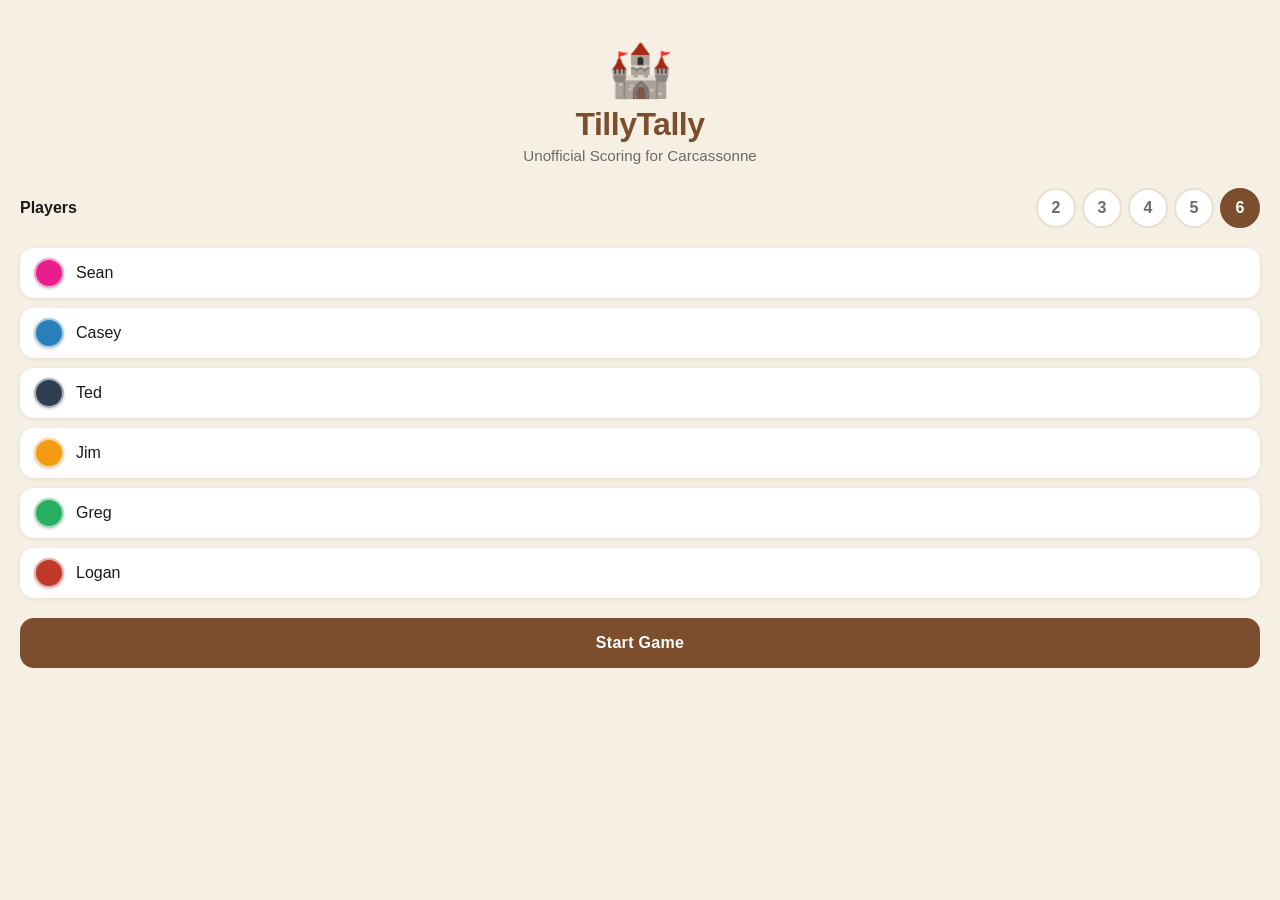
==== index.html @ eaa96bf3 "Disable zoom on mobile via viewport meta tag Co-Authored-By: Claude Sonnet 4.6 <noreply@anthropic.co" ====
<!DOCTYPE html>
<html lang="en">
<head>
  <meta charset="UTF-8">
  <meta name="viewport" content="width=device-width, initial-scale=1, maximum-scale=1, user-scalable=no, viewport-fit=cover">
  <title>TillyTally</title>

  <!-- PWA / iOS -->
  <meta name="apple-mobile-web-app-capable" content="yes">
  <meta name="apple-mobile-web-app-status-bar-style" content="black-translucent">
  <meta name="apple-mobile-web-app-title" content="TillyTally">
  <meta name="theme-color" content="#7d4e2d">
  <link rel="apple-touch-icon" href="icon.svg">
  <link rel="icon" type="image/svg+xml" href="icon.svg">
  <link rel="manifest" href="manifest.json">

  <link rel="stylesheet" href="style.css">
</head>
<body>
  <div id="app"></div>
  <div id="sheet-backdrop" class="sheet-backdrop hidden"></div>
  <div id="sheet"></div>
  <div id="toast"></div>
  <script src="app.js"></script>
</body>
</html>
---- style.css ----
:root {
  --bg: #f5efe4;
  --surface: #ffffff;
  --primary: #7d4e2d;
  --primary-light: #a0623d;
  --text: #1a1a1a;
  --text-muted: #6b6b6b;
  --border: #e8dfd4;
  --shadow: rgba(0, 0, 0, 0.08);
  --radius: 14px;
  --fab: 60px;
}

*, *::before, *::after { box-sizing: border-box; margin: 0; padding: 0; }

html, body {
  height: 100%;
  background: var(--bg);
  font-family: -apple-system, BlinkMacSystemFont, 'Segoe UI', sans-serif;
  color: var(--text);
  overflow: hidden;
  -webkit-tap-highlight-color: transparent;
  font-size: 16px;
}

button { cursor: pointer; font-family: inherit; font-size: inherit; }
input  { font-family: inherit; font-size: inherit; }

/* ── Screens ─────────────────────────────────────────────── */
.screen {
  position: fixed;
  inset: 0;
  display: flex;
  flex-direction: column;
  background: var(--bg);
  overflow: hidden;
}

/* ── Setup screen ─────────────────────────────────────────── */
.setup-screen {
  overflow-y: auto;
  -webkit-overflow-scrolling: touch;
  padding-bottom: calc(24px + env(safe-area-inset-bottom));
}

.setup-hero {
  text-align: center;
  padding: 44px 24px 24px;
  padding-top: calc(44px + env(safe-area-inset-top));
}

.app-icon-large { font-size: 52px; line-height: 1; margin-bottom: 10px; }
.app-title      { font-size: 2rem; font-weight: 700; color: var(--primary); letter-spacing: -0.5px; }
.app-subtitle   { font-size: 0.95rem; color: var(--text-muted); margin-top: 4px; }

.setup-form {
  padding: 0 20px;
  display: flex;
  flex-direction: column;
  gap: 20px;
}

.field-row {
  display: flex;
  align-items: center;
  justify-content: space-between;
}

.field-label { font-weight: 600; font-size: 1rem; }

.count-buttons { display: flex; gap: 6px; }

.count-btn {
  width: 40px;
  height: 40px;
  border-radius: 50%;
  border: 2px solid var(--border);
  background: var(--surface);
  font-weight: 600;
  color: var(--text-muted);
  transition: all 0.15s;
}
.count-btn.active {
  background: var(--primary);
  border-color: var(--primary);
  color: white;
}

.player-list { display: flex; flex-direction: column; gap: 10px; }

.setup-player-row {
  display: flex;
  align-items: center;
  gap: 12px;
  background: var(--surface);
  border-radius: var(--radius);
  padding: 10px 14px;
  box-shadow: 0 1px 4px var(--shadow);
}

.color-dot {
  width: 30px;
  height: 30px;
  border-radius: 50%;
  flex-shrink: 0;
  box-shadow: 0 1px 3px rgba(0,0,0,0.2);
  border: 2px solid rgba(255,255,255,0.6);
  position: relative;
}

.player-name-input {
  flex: 1;
  border: none;
  outline: none;
  background: transparent;
  font-size: 1rem;
  font-weight: 500;
  color: var(--text);
  min-width: 0;
}

.color-picker-popup {
  position: fixed;
  display: flex;
  gap: 8px;
  background: var(--surface);
  border-radius: 12px;
  padding: 10px;
  box-shadow: 0 4px 20px rgba(0,0,0,0.18);
  z-index: 200;
}

.color-option {
  width: 34px;
  height: 34px;
  border-radius: 50%;
  border: 3px solid transparent;
  transition: border-color 0.15s, transform 0.15s;
}
.color-option.selected {
  border-color: white;
  box-shadow: 0 0 0 2px var(--primary);
  transform: scale(1.1);
}

.btn-primary {
  width: 100%;
  padding: 16px;
  background: var(--primary);
  color: white;
  border: none;
  border-radius: var(--radius);
  font-size: 1rem;
  font-weight: 600;
  letter-spacing: 0.3px;
  transition: background 0.15s;
  -webkit-appearance: none;
}
.btn-primary:active { background: var(--primary-light); }
.btn-primary:disabled { opacity: 0.4; }

/* ── Scoreboard screen ────────────────────────────────────── */
.score-header {
  background: var(--surface);
  padding: calc(14px + env(safe-area-inset-top)) 16px 12px;
  box-shadow: 0 1px 0 var(--border);
  display: flex;
  flex-direction: column;
  gap: 10px;
  flex-shrink: 0;
}

.score-chips { display: flex; gap: 8px; flex-wrap: wrap; }

.score-chip {
  display: flex;
  align-items: center;
  gap: 6px;
  background: var(--bg);
  border-radius: 20px;
  padding: 6px 12px 6px 8px;
  border: 1.5px solid var(--border);
}

.chip-dot {
  width: 10px;
  height: 10px;
  border-radius: 50%;
  background: var(--player-color);
  flex-shrink: 0;
}
.chip-name  { font-size: 0.85rem; font-weight: 600; color: var(--text-muted); }
.chip-score { font-size: 1rem; font-weight: 700; }

.header-actions {
  display: flex;
  align-items: center;
  justify-content: space-between;
}

.btn-icon {
  width: 40px;
  height: 40px;
  border-radius: 50%;
  border: 1.5px solid var(--border);
  background: var(--bg);
  font-size: 18px;
  display: flex;
  align-items: center;
  justify-content: center;
}
.btn-icon:disabled { opacity: 0.35; }

.btn-text {
  background: none;
  border: none;
  color: var(--primary);
  font-weight: 600;
  font-size: 0.95rem;
  padding: 8px 0;
}

.event-log {
  flex: 1;
  overflow-y: auto;
  -webkit-overflow-scrolling: touch;
  padding: 12px 16px;
  padding-bottom: calc(var(--fab) + 36px + env(safe-area-inset-bottom));
}

.empty-log {
  text-align: center;
  padding: 48px 24px;
  color: var(--text-muted);
  line-height: 1.7;
}

.event-item {
  display: flex;
  align-items: baseline;
  gap: 8px;
  padding: 10px 14px;
  background: var(--surface);
  border-radius: 10px;
  margin-bottom: 8px;
  box-shadow: 0 1px 3px var(--shadow);
}
.event-who   { font-weight: 600; font-size: 0.9rem; flex-shrink: 0; }
.event-desc  { flex: 1; font-size: 0.85rem; color: var(--text-muted); min-width: 0; white-space: nowrap; overflow: hidden; text-overflow: ellipsis; }
.event-pts   { font-weight: 700; font-size: 0.95rem; color: var(--primary); flex-shrink: 0; }

.fab {
  position: fixed;
  bottom: calc(24px + env(safe-area-inset-bottom));
  right: 24px;
  width: var(--fab);
  height: var(--fab);
  border-radius: 50%;
  background: var(--primary);
  color: white;
  font-size: 28px;
  border: none;
  box-shadow: 0 4px 14px rgba(125, 78, 45, 0.45);
  display: flex;
  align-items: center;
  justify-content: center;
  line-height: 1;
  transition: transform 0.15s;
}
.fab:active { transform: scale(0.93); }

/* ── Ended screen ─────────────────────────────────────────── */
.ended-screen {
  overflow-y: auto;
  -webkit-overflow-scrolling: touch;
  padding-bottom: calc(24px + env(safe-area-inset-bottom));
}

.ended-header {
  text-align: center;
  padding: calc(40px + env(safe-area-inset-top)) 24px 20px;
  background: var(--primary);
  color: white;
}
.ended-header h1  { font-size: 1.8rem; font-weight: 700; }
.winner-text      { font-size: 1.1rem; margin-top: 6px; opacity: 0.9; }

.rankings { padding: 16px 16px 0; display: flex; flex-direction: column; gap: 10px; }

.ranking-card {
  background: var(--surface);
  border-radius: var(--radius);
  overflow: hidden;
  box-shadow: 0 1px 4px var(--shadow);
  border-left: 4px solid var(--player-color);
}
.ranking-card.winner { box-shadow: 0 2px 12px rgba(125,78,45,0.18); }

.ranking-header {
  display: flex;
  align-items: center;
  gap: 10px;
  padding: 14px 16px;
}
.ranking-medal { font-size: 1.2rem; }
.ranking-dot   { width: 12px; height: 12px; border-radius: 50%; background: var(--player-color); flex-shrink: 0; }
.ranking-name  { flex: 1; font-weight: 600; font-size: 1rem; }
.ranking-total { font-weight: 700; font-size: 1.1rem; }

.breakdown summary {
  padding: 8px 16px;
  font-size: 0.85rem;
  color: var(--text-muted);
  cursor: pointer;
  border-top: 1px solid var(--border);
}
.breakdown-item {
  display: flex;
  justify-content: space-between;
  padding: 7px 16px;
  font-size: 0.85rem;
  border-top: 1px solid var(--border);
  color: var(--text-muted);
}
.breakdown-item span:last-child { font-weight: 600; color: var(--primary); }

.ended-footer { padding: 20px 16px 0; }

/* ── Sheet ────────────────────────────────────────────────── */
.sheet-backdrop {
  position: fixed;
  inset: 0;
  background: rgba(0, 0, 0, 0.45);
  z-index: 100;
  -webkit-backdrop-filter: blur(2px);
  backdrop-filter: blur(2px);
}

#sheet {
  position: fixed;
  bottom: 0;
  left: 0;
  right: 0;
  background: var(--surface);
  border-radius: 24px 24px 0 0;
  padding: 0 20px calc(24px + env(safe-area-inset-bottom));
  z-index: 101;
  max-height: 90dvh;
  overflow-y: auto;
  -webkit-overflow-scrolling: touch;
  transform: translateY(100%);
  transition: transform 0.32s cubic-bezier(0.32, 0.72, 0, 1);
  will-change: transform;
}
#sheet.open { transform: translateY(0); }

.sheet-handle {
  width: 36px;
  height: 4px;
  background: var(--border);
  border-radius: 2px;
  margin: 12px auto 8px;
}

.sheet-header {
  display: flex;
  align-items: center;
  padding: 8px 0 16px;
  gap: 10px;
}
.sheet-title { flex: 1; font-size: 1.1rem; font-weight: 700; }

.btn-back {
  width: 36px;
  height: 36px;
  border-radius: 50%;
  border: 1.5px solid var(--border);
  background: var(--bg);
  font-size: 16px;
  display: flex;
  align-items: center;
  justify-content: center;
  flex-shrink: 0;
}
.btn-sheet-close {
  width: 32px;
  height: 32px;
  border-radius: 50%;
  border: none;
  background: var(--border);
  font-size: 14px;
  color: var(--text-muted);
  display: flex;
  align-items: center;
  justify-content: center;
  flex-shrink: 0;
}

/* Step 1 — player select */
.player-select-grid {
  display: grid;
  grid-template-columns: 1fr 1fr;
  gap: 10px;
  margin-bottom: 20px;
}

.player-select-btn {
  display: flex;
  align-items: center;
  gap: 10px;
  padding: 14px;
  border-radius: var(--radius);
  border: 2px solid var(--border);
  background: var(--bg);
  font-weight: 600;
  font-size: 0.95rem;
  transition: border-color 0.15s, background 0.15s;
  position: relative;
}
.psel-dot {
  width: 14px;
  height: 14px;
  border-radius: 50%;
  background: var(--player-color);
  flex-shrink: 0;
}

.btn-sheet-next {
  margin-bottom: 4px;
}

/* Step 2 — type grid */
.type-grid {
  display: grid;
  grid-template-columns: repeat(3, 1fr);
  gap: 10px;
  margin-bottom: 24px;
}

.type-btn {
  display: flex;
  flex-direction: column;
  align-items: center;
  gap: 6px;
  padding: 16px 8px;
  border-radius: var(--radius);
  border: 2px solid var(--border);
  background: var(--bg);
  font-weight: 600;
  font-size: 0.85rem;
  transition: border-color 0.15s, background 0.15s;
}
.type-btn:active { background: var(--surface); border-color: var(--primary); }
.type-icon { font-size: 1.6rem; line-height: 1; }

/* Step 3 — details */
.detail-fields { display: flex; flex-direction: column; gap: 2px; margin-bottom: 4px; }

.detail-row {
  display: flex;
  align-items: center;
  justify-content: space-between;
  padding: 12px 0;
  border-bottom: 1px solid var(--border);
}
.detail-row:last-child { border-bottom: none; }
.detail-row label { font-weight: 500; }

.toggle-row {
  display: flex;
  gap: 12px;
  justify-content: flex-start;
  border-bottom: 1px solid var(--border);
  padding: 10px 0;
}

.toggle-btn {
  display: flex;
  align-items: center;
  gap: 8px;
  background: none;
  border: none;
  padding: 6px 4px;
  font-size: 0.9rem;
  color: var(--text-muted);
  font-weight: 500;
}
.toggle-btn.on { color: var(--text); }

.toggle-track {
  width: 44px;
  height: 26px;
  background: var(--border);
  border-radius: 13px;
  position: relative;
  transition: background 0.2s;
  flex-shrink: 0;
}
.toggle-btn.on .toggle-track { background: var(--primary); }

.toggle-thumb {
  position: absolute;
  width: 20px;
  height: 20px;
  background: white;
  border-radius: 50%;
  top: 3px;
  left: 3px;
  transition: transform 0.2s;
  box-shadow: 0 1px 3px rgba(0,0,0,0.2);
}
.toggle-btn.on .toggle-thumb { transform: translateX(18px); }

.stepper {
  display: flex;
  align-items: center;
  gap: 2px;
}
.stepper-btn {
  width: 44px;
  height: 44px;
  border-radius: 22px;
  border: 1.5px solid var(--border);
  background: var(--bg);
  font-size: 22px;
  color: var(--text);
  display: flex;
  align-items: center;
  justify-content: center;
  flex-shrink: 0;
  line-height: 1;
}
.stepper-btn:disabled { opacity: 0.28; }
.stepper-val {
  min-width: 40px;
  text-align: center;
  font-size: 1.15rem;
  font-weight: 700;
}

.score-preview-bar {
  display: flex;
  justify-content: space-between;
  align-items: center;
  padding: 14px 0;
  border-top: 1px solid var(--border);
  margin: 10px 0 14px;
  font-size: 1rem;
  color: var(--text-muted);
}
.score-preview-bar strong {
  font-size: 1.6rem;
  font-weight: 700;
  color: var(--primary);
}

.score-warning {
  background: #fff3cd;
  color: #856404;
  border-radius: 8px;
  padding: 10px 14px;
  font-size: 0.9rem;
  font-weight: 500;
  margin-top: 8px;
}

.btn-add-score { margin-top: 0; }

/* ── Toast ────────────────────────────────────────────────── */
#toast {
  position: fixed;
  bottom: calc(100px + env(safe-area-inset-bottom));
  left: 50%;
  transform: translateX(-50%) translateY(20px);
  background: rgba(30, 30, 30, 0.92);
  color: white;
  padding: 10px 20px;
  border-radius: 20px;
  font-size: 0.9rem;
  font-weight: 500;
  white-space: nowrap;
  opacity: 0;
  transition: opacity 0.25s, transform 0.25s;
  z-index: 300;
  pointer-events: none;
}
#toast.visible {
  opacity: 1;
  transform: translateX(-50%) translateY(0);
}

/* ── Utility ──────────────────────────────────────────────── */
.hidden { display: none !important; }
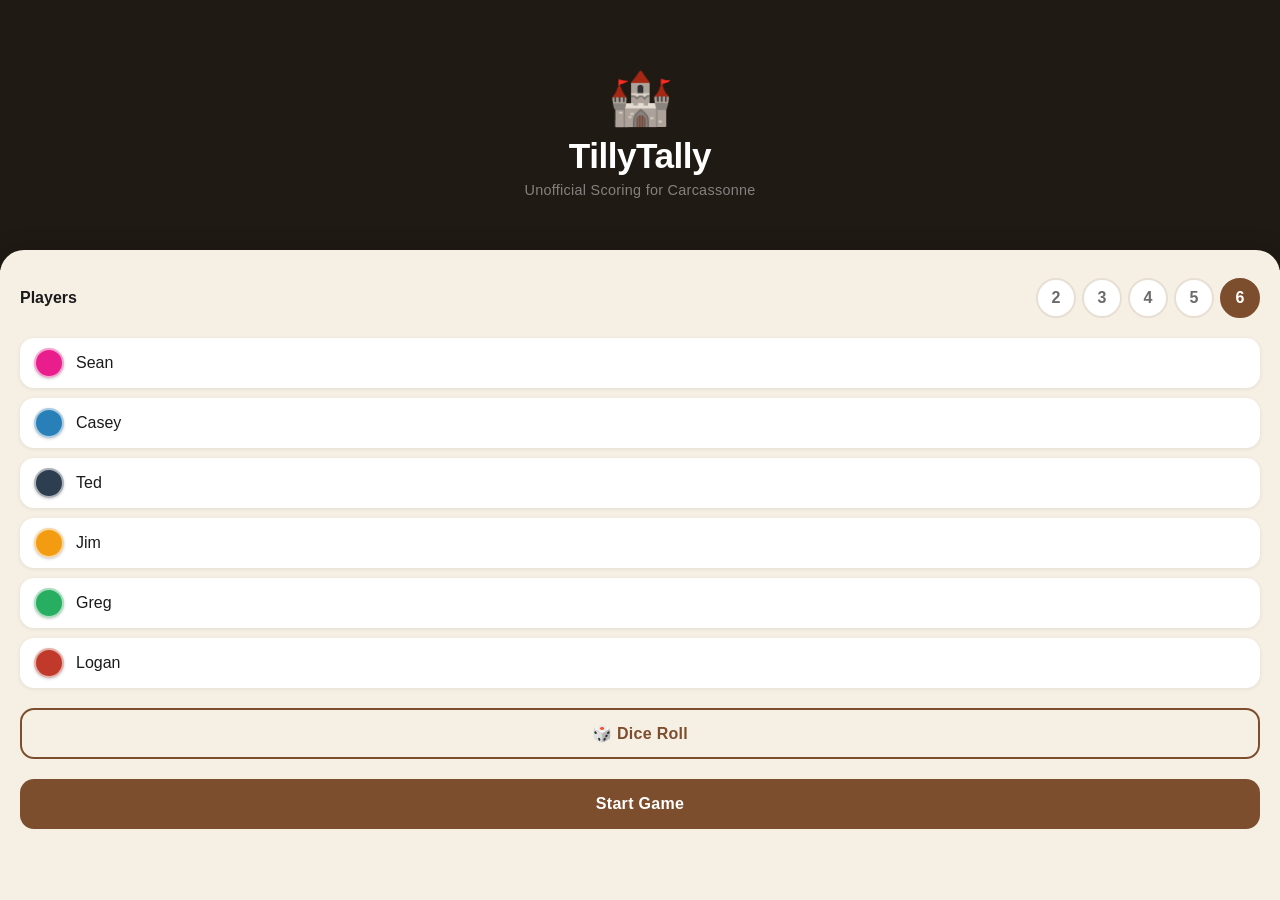
==== commit 3dbf83d0: "Replace flat dice face with real CSS 3D cube, all 6 faces with pips Co-Authored-By: Claude Sonnet 4." ====
--- a/index.html
+++ b/index.html
@@ -21,6 +21,49 @@
   <div id="sheet-backdrop" class="sheet-backdrop hidden"></div>
   <div id="sheet"></div>
   <div id="toast"></div>
+  <div id="dice-overlay" class="dice-overlay hidden">
+    <div class="dice-scene">
+      <p class="dice-label">Roll</p>
+      <div class="dice-cube-wrapper" id="dice-cube-wrapper">
+        <div class="dice-cube" id="dice-cube">
+          <div class="cube-face face-front"><!-- 1 -->
+            <div class="cpip"></div><div class="cpip"></div><div class="cpip"></div>
+            <div class="cpip"></div><div class="cpip show"></div><div class="cpip"></div>
+            <div class="cpip"></div><div class="cpip"></div><div class="cpip"></div>
+          </div>
+          <div class="cube-face face-back"><!-- 6 -->
+            <div class="cpip show"></div><div class="cpip"></div><div class="cpip show"></div>
+            <div class="cpip show"></div><div class="cpip"></div><div class="cpip show"></div>
+            <div class="cpip show"></div><div class="cpip"></div><div class="cpip show"></div>
+          </div>
+          <div class="cube-face face-right"><!-- 2 -->
+            <div class="cpip"></div><div class="cpip"></div><div class="cpip show"></div>
+            <div class="cpip"></div><div class="cpip"></div><div class="cpip"></div>
+            <div class="cpip show"></div><div class="cpip"></div><div class="cpip"></div>
+          </div>
+          <div class="cube-face face-left"><!-- 5 -->
+            <div class="cpip show"></div><div class="cpip"></div><div class="cpip show"></div>
+            <div class="cpip"></div><div class="cpip show"></div><div class="cpip"></div>
+            <div class="cpip show"></div><div class="cpip"></div><div class="cpip show"></div>
+          </div>
+          <div class="cube-face face-top"><!-- 3 -->
+            <div class="cpip"></div><div class="cpip"></div><div class="cpip show"></div>
+            <div class="cpip"></div><div class="cpip show"></div><div class="cpip"></div>
+            <div class="cpip show"></div><div class="cpip"></div><div class="cpip"></div>
+          </div>
+          <div class="cube-face face-bottom"><!-- 4 -->
+            <div class="cpip show"></div><div class="cpip"></div><div class="cpip show"></div>
+            <div class="cpip"></div><div class="cpip"></div><div class="cpip"></div>
+            <div class="cpip show"></div><div class="cpip"></div><div class="cpip show"></div>
+          </div>
+        </div>
+      </div>
+      <div class="dice-actions">
+        <button class="btn-primary dice-roll-again" id="dice-roll-again">Roll Again</button>
+        <button class="btn-dice-done" id="dice-done">Done</button>
+      </div>
+    </div>
+  </div>
   <script src="app.js"></script>
 </body>
 </html>
--- a/style.css
+++ b/style.css
@@ -21,6 +21,7 @@
   overflow: hidden;
   -webkit-tap-highlight-color: transparent;
   font-size: 16px;
+  touch-action: manipulation;
 }
 
 button { cursor: pointer; font-family: inherit; font-size: inherit; }
@@ -38,23 +39,38 @@
 
 /* ── Setup screen ─────────────────────────────────────────── */
 .setup-screen {
+  display: flex;
+  flex-direction: column;
+  overflow: hidden;
+}
+
+.setup-hero {
+  flex: 0 0 30%;
+  display: flex;
+  flex-direction: column;
+  align-items: center;
+  justify-content: center;
+  text-align: center;
+  padding: calc(24px + env(safe-area-inset-top)) 24px 24px;
+  background: rgba(15, 8, 3, 0.92);
+}
+
+.app-icon-large { font-size: 52px; line-height: 1; margin-bottom: 12px; }
+.app-title      { font-size: 2.2rem; font-weight: 800; color: white; letter-spacing: -0.5px; animation: rainbow-glow-text 2s linear infinite; }
+.app-subtitle   { font-size: 0.9rem; color: rgba(255,255,255,0.45); margin-top: 6px; letter-spacing: 0.02em; }
+
+.setup-card {
+  flex: 1;
   overflow-y: auto;
   -webkit-overflow-scrolling: touch;
-  padding-bottom: calc(24px + env(safe-area-inset-bottom));
-}
-
-.setup-hero {
-  text-align: center;
-  padding: 44px 24px 24px;
-  padding-top: calc(44px + env(safe-area-inset-top));
-}
-
-.app-icon-large { font-size: 52px; line-height: 1; margin-bottom: 10px; }
-.app-title      { font-size: 2rem; font-weight: 700; color: var(--primary); letter-spacing: -0.5px; }
-.app-subtitle   { font-size: 0.95rem; color: var(--text-muted); margin-top: 4px; }
+  background: var(--bg);
+  border-radius: 24px 24px 0 0;
+  margin-top: -20px;
+  padding: 28px 20px calc(24px + env(safe-area-inset-bottom));
+  box-shadow: 0 -4px 20px rgba(0,0,0,0.15);
+}
 
 .setup-form {
-  padding: 0 20px;
   display: flex;
   flex-direction: column;
   gap: 20px;
@@ -159,6 +175,22 @@
 .btn-primary:active { background: var(--primary-light); }
 .btn-primary:disabled { opacity: 0.4; }
 
+.btn-dice-roll {
+  width: 100%;
+  padding: 14px;
+  background: none;
+  color: var(--primary);
+  border: 2px solid var(--primary);
+  border-radius: var(--radius);
+  font-size: 1rem;
+  font-weight: 600;
+  font-family: inherit;
+  letter-spacing: 0.3px;
+  cursor: pointer;
+  transition: background 0.15s, color 0.15s;
+}
+.btn-dice-roll:active { background: var(--primary); color: white; }
+
 /* ── Scoreboard screen ────────────────────────────────────── */
 .score-header {
   background: var(--surface);
@@ -167,30 +199,51 @@
   display: flex;
   flex-direction: column;
   gap: 10px;
-  flex-shrink: 0;
-}
-
-.score-chips { display: flex; gap: 8px; flex-wrap: wrap; }
-
-.score-chip {
-  display: flex;
-  align-items: center;
-  gap: 6px;
-  background: var(--bg);
-  border-radius: 20px;
-  padding: 6px 12px 6px 8px;
-  border: 1.5px solid var(--border);
-}
-
-.chip-dot {
-  width: 10px;
-  height: 10px;
-  border-radius: 50%;
-  background: var(--player-color);
-  flex-shrink: 0;
-}
-.chip-name  { font-size: 0.85rem; font-weight: 600; color: var(--text-muted); }
-.chip-score { font-size: 1rem; font-weight: 700; }
+  flex: 0 0 50%;
+  min-height: 0;
+}
+
+.score-grid {
+  display: grid;
+  grid-template-columns: repeat(3, 1fr);
+  gap: 8px;
+  flex: 1;
+  min-height: 0;
+}
+
+.score-card {
+  display: flex;
+  flex-direction: column;
+  align-items: center;
+  justify-content: center;
+  gap: 4px;
+  background: var(--bg);
+  border-radius: 14px;
+  padding: 8px 6px;
+  border: 2.5px solid var(--player-color);
+  cursor: pointer;
+  font-family: inherit;
+  min-width: 0;
+  min-height: 0;
+}
+.score-card:active { background: var(--surface); opacity: 0.8; }
+
+.card-name {
+  font-size: 1rem;
+  font-weight: 600;
+  color: var(--text-muted);
+  white-space: nowrap;
+  overflow: hidden;
+  text-overflow: ellipsis;
+  width: 100%;
+  text-align: center;
+}
+.card-score {
+  font-size: 2.6rem;
+  font-weight: 800;
+  color: var(--player-color);
+  line-height: 1;
+}
 
 .header-actions {
   display: flex;
@@ -210,6 +263,7 @@
   justify-content: center;
 }
 .btn-icon:disabled { opacity: 0.35; }
+.btn-roll { font-size: 22px; }
 
 .btn-text {
   background: none;
@@ -271,19 +325,74 @@
 
 /* ── Ended screen ─────────────────────────────────────────── */
 .ended-screen {
+  display: flex;
+  flex-direction: column;
+  overflow: hidden;
+}
+
+.ended-hero {
+  position: relative;
+  flex: 0 0 44%;
+  background: rgba(15, 8, 3, 0.92);
+  display: flex;
+  align-items: center;
+  justify-content: center;
+  overflow: hidden;
+}
+
+#confetti-canvas {
+  position: absolute;
+  inset: 0;
+  width: 100%;
+  height: 100%;
+  pointer-events: none;
+}
+
+.ended-hero-content {
+  position: relative;
+  text-align: center;
+  padding: calc(16px + env(safe-area-inset-top)) 24px 16px;
+  z-index: 1;
+}
+
+.ended-game-over {
+  font-size: 0.8rem;
+  font-weight: 700;
+  letter-spacing: 0.25em;
+  text-transform: uppercase;
+  color: rgba(255,255,255,0.4);
+  margin-bottom: 8px;
+}
+
+.ended-winner-name {
+  font-size: 2.8rem;
+  font-weight: 900;
+  color: white;
+  line-height: 1.1;
+  animation: rainbow-glow-text 2s linear infinite;
+}
+
+.ended-winner-sub {
+  font-size: 1.2rem;
+  color: rgba(255,255,255,0.75);
+  margin-top: 6px;
+}
+
+@keyframes rainbow-glow-text {
+  0%   { text-shadow: 0 0 20px hsl(0,100%,65%),   0 0 50px hsl(0,100%,50%); }
+  17%  { text-shadow: 0 0 20px hsl(60,100%,65%),  0 0 50px hsl(60,100%,50%); }
+  33%  { text-shadow: 0 0 20px hsl(120,100%,55%), 0 0 50px hsl(120,100%,40%); }
+  50%  { text-shadow: 0 0 20px hsl(200,100%,65%), 0 0 50px hsl(200,100%,50%); }
+  67%  { text-shadow: 0 0 20px hsl(270,100%,75%), 0 0 50px hsl(270,100%,55%); }
+  83%  { text-shadow: 0 0 20px hsl(320,100%,70%), 0 0 50px hsl(320,100%,50%); }
+  100% { text-shadow: 0 0 20px hsl(0,100%,65%),   0 0 50px hsl(0,100%,50%); }
+}
+
+.ended-rankings {
+  flex: 1;
   overflow-y: auto;
   -webkit-overflow-scrolling: touch;
-  padding-bottom: calc(24px + env(safe-area-inset-bottom));
-}
-
-.ended-header {
-  text-align: center;
-  padding: calc(40px + env(safe-area-inset-top)) 24px 20px;
-  background: var(--primary);
-  color: white;
-}
-.ended-header h1  { font-size: 1.8rem; font-weight: 700; }
-.winner-text      { font-size: 1.1rem; margin-top: 6px; opacity: 0.9; }
+}
 
 .rankings { padding: 16px 16px 0; display: flex; flex-direction: column; gap: 10px; }
 
@@ -294,7 +403,7 @@
   box-shadow: 0 1px 4px var(--shadow);
   border-left: 4px solid var(--player-color);
 }
-.ranking-card.winner { box-shadow: 0 2px 12px rgba(125,78,45,0.18); }
+.ranking-card.winner { box-shadow: 0 2px 12px var(--shadow); }
 
 .ranking-header {
   display: flex;
@@ -324,7 +433,7 @@
 }
 .breakdown-item span:last-child { font-weight: 600; color: var(--primary); }
 
-.ended-footer { padding: 20px 16px 0; }
+.ended-footer { padding: 16px 16px calc(24px + env(safe-area-inset-bottom)); }
 
 /* ── Sheet ────────────────────────────────────────────────── */
 .sheet-backdrop {
@@ -343,7 +452,7 @@
   right: 0;
   background: var(--surface);
   border-radius: 24px 24px 0 0;
-  padding: 0 20px calc(24px + env(safe-area-inset-bottom));
+  padding: 0 20px;
   z-index: 101;
   max-height: 90dvh;
   overflow-y: auto;
@@ -353,6 +462,13 @@
   will-change: transform;
 }
 #sheet.open { transform: translateY(0); }
+#sheet.sheet-fullscreen {
+  top: 0;
+  max-height: 100dvh;
+  border-radius: 0;
+  display: flex;
+  flex-direction: column;
+}
 
 .sheet-handle {
   width: 36px;
@@ -451,6 +567,7 @@
   transition: border-color 0.15s, background 0.15s;
 }
 .type-btn:active { background: var(--surface); border-color: var(--primary); }
+.type-btn-last { border-style: dashed; border-color: var(--primary-light); }
 .type-icon { font-size: 1.6rem; line-height: 1; }
 
 /* Step 3 — details */
@@ -532,11 +649,21 @@
 }
 .stepper-btn:disabled { opacity: 0.28; }
 .stepper-val {
-  min-width: 40px;
+  min-width: 48px;
+  width: 48px;
   text-align: center;
   font-size: 1.15rem;
   font-weight: 700;
-}
+  border: 1.5px solid var(--border);
+  border-radius: 8px;
+  background: var(--bg);
+  color: var(--text);
+  padding: 6px 2px;
+  -moz-appearance: textfield;
+}
+.stepper-val::-webkit-inner-spin-button,
+.stepper-val::-webkit-outer-spin-button { -webkit-appearance: none; }
+.stepper-val::placeholder { color: var(--text-muted); }
 
 .score-preview-bar {
   display: flex;
@@ -564,7 +691,128 @@
   margin-top: 8px;
 }
 
-.btn-add-score { margin-top: 0; }
+.btn-add-score {
+  margin-top: 8px;
+  margin-bottom: calc(16px + env(safe-area-inset-bottom));
+}
+
+/* ── Dice overlay ────────────────────────────────────────── */
+.dice-overlay {
+  position: fixed;
+  inset: 0;
+  z-index: 200;
+  background: rgba(15, 8, 3, 0.88);
+  display: flex;
+  align-items: center;
+  justify-content: center;
+  backdrop-filter: blur(10px);
+  -webkit-backdrop-filter: blur(10px);
+  opacity: 1;
+  transition: opacity 0.3s;
+}
+.dice-overlay.hidden { display: none; }
+.dice-overlay.fading { opacity: 0; }
+
+.dice-scene {
+  display: flex;
+  flex-direction: column;
+  align-items: center;
+  gap: 36px;
+  perspective: 700px;
+}
+
+.dice-label {
+  font-size: 0.85rem;
+  font-weight: 700;
+  color: rgba(255,255,255,0.35);
+  letter-spacing: 0.25em;
+  text-transform: uppercase;
+}
+
+/* 3D cube */
+.dice-cube-wrapper {
+  width: 180px;
+  height: 180px;
+  perspective: 520px;
+}
+
+.dice-cube {
+  width: 180px;
+  height: 180px;
+  position: relative;
+  transform-style: preserve-3d;
+  transform: rotateX(0deg) rotateY(0deg);
+  will-change: transform;
+}
+
+.cube-face {
+  position: absolute;
+  width: 180px;
+  height: 180px;
+  border-radius: 22px;
+  display: grid;
+  grid-template-columns: repeat(3, 1fr);
+  padding: 22px;
+  gap: 9px;
+  backface-visibility: hidden;
+  -webkit-backface-visibility: hidden;
+}
+.face-front  { transform: rotateY(0deg)    translateZ(90px); background: #ffffff; box-shadow: 0 0 20px rgba(0,0,0,0.4); }
+.face-back   { transform: rotateY(180deg)  translateZ(90px); background: #e8e8e8; }
+.face-right  { transform: rotateY(90deg)   translateZ(90px); background: #f0f0f0; }
+.face-left   { transform: rotateY(-90deg)  translateZ(90px); background: #f0f0f0; }
+.face-top    { transform: rotateX(90deg)   translateZ(90px); background: #f5f5f5; }
+.face-bottom { transform: rotateX(-90deg)  translateZ(90px); background: #dcdcdc; }
+
+.cpip {
+  border-radius: 50%;
+}
+.cpip.show {
+  background: var(--primary);
+  box-shadow: inset 0 2px 4px rgba(0,0,0,0.3), 0 1px 2px rgba(0,0,0,0.15);
+}
+
+/* screen shake */
+@keyframes shake {
+  0%,100% { transform: translate(0,0) rotate(0deg); }
+  18%     { transform: translate(-7px, 2px) rotate(-1.5deg); }
+  36%     { transform: translate(7px, -2px) rotate(1.5deg); }
+  54%     { transform: translate(-4px, 1px) rotate(-0.8deg); }
+  72%     { transform: translate(4px, -1px) rotate(0.8deg); }
+  88%     { transform: translate(-2px, 0); }
+}
+.dice-scene.shake { animation: shake 0.45s ease-out; }
+
+/* rainbow glow */
+@keyframes rainbow-glow {
+  0%   { box-shadow: 0 16px 48px rgba(0,0,0,0.5), 0 0 60px 10px hsl(0,100%,55%),   0 0 120px 30px hsl(0,100%,45%),   0 0 220px 60px hsl(0,100%,35%); }
+  17%  { box-shadow: 0 16px 48px rgba(0,0,0,0.5), 0 0 60px 10px hsl(60,100%,55%),  0 0 120px 30px hsl(60,100%,45%),  0 0 220px 60px hsl(60,100%,35%); }
+  33%  { box-shadow: 0 16px 48px rgba(0,0,0,0.5), 0 0 60px 10px hsl(120,100%,45%), 0 0 120px 30px hsl(120,100%,35%), 0 0 220px 60px hsl(120,100%,25%); }
+  50%  { box-shadow: 0 16px 48px rgba(0,0,0,0.5), 0 0 60px 10px hsl(200,100%,55%), 0 0 120px 30px hsl(200,100%,45%), 0 0 220px 60px hsl(200,100%,35%); }
+  67%  { box-shadow: 0 16px 48px rgba(0,0,0,0.5), 0 0 60px 10px hsl(270,100%,65%), 0 0 120px 30px hsl(270,100%,50%), 0 0 220px 60px hsl(270,100%,35%); }
+  83%  { box-shadow: 0 16px 48px rgba(0,0,0,0.5), 0 0 60px 10px hsl(320,100%,60%), 0 0 120px 30px hsl(320,100%,45%), 0 0 220px 60px hsl(320,100%,30%); }
+  100% { box-shadow: 0 16px 48px rgba(0,0,0,0.5), 0 0 60px 10px hsl(0,100%,55%),   0 0 120px 30px hsl(0,100%,45%),   0 0 220px 60px hsl(0,100%,35%); }
+}
+.dice-cube-wrapper.glowing { animation: rainbow-glow 2s linear infinite; border-radius: 22px; }
+
+.dice-actions {
+  display: flex;
+  flex-direction: column;
+  align-items: center;
+  gap: 14px;
+  width: 220px;
+}
+.dice-roll-again { font-size: 1.1rem; letter-spacing: 0.03em; }
+.btn-dice-done {
+  background: none;
+  border: none;
+  color: rgba(255,255,255,0.45);
+  font-size: 1rem;
+  font-family: inherit;
+  cursor: pointer;
+  padding: 6px 16px;
+}
+.btn-dice-done:active { color: white; }
 
 /* ── Toast ────────────────────────────────────────────────── */
 #toast {
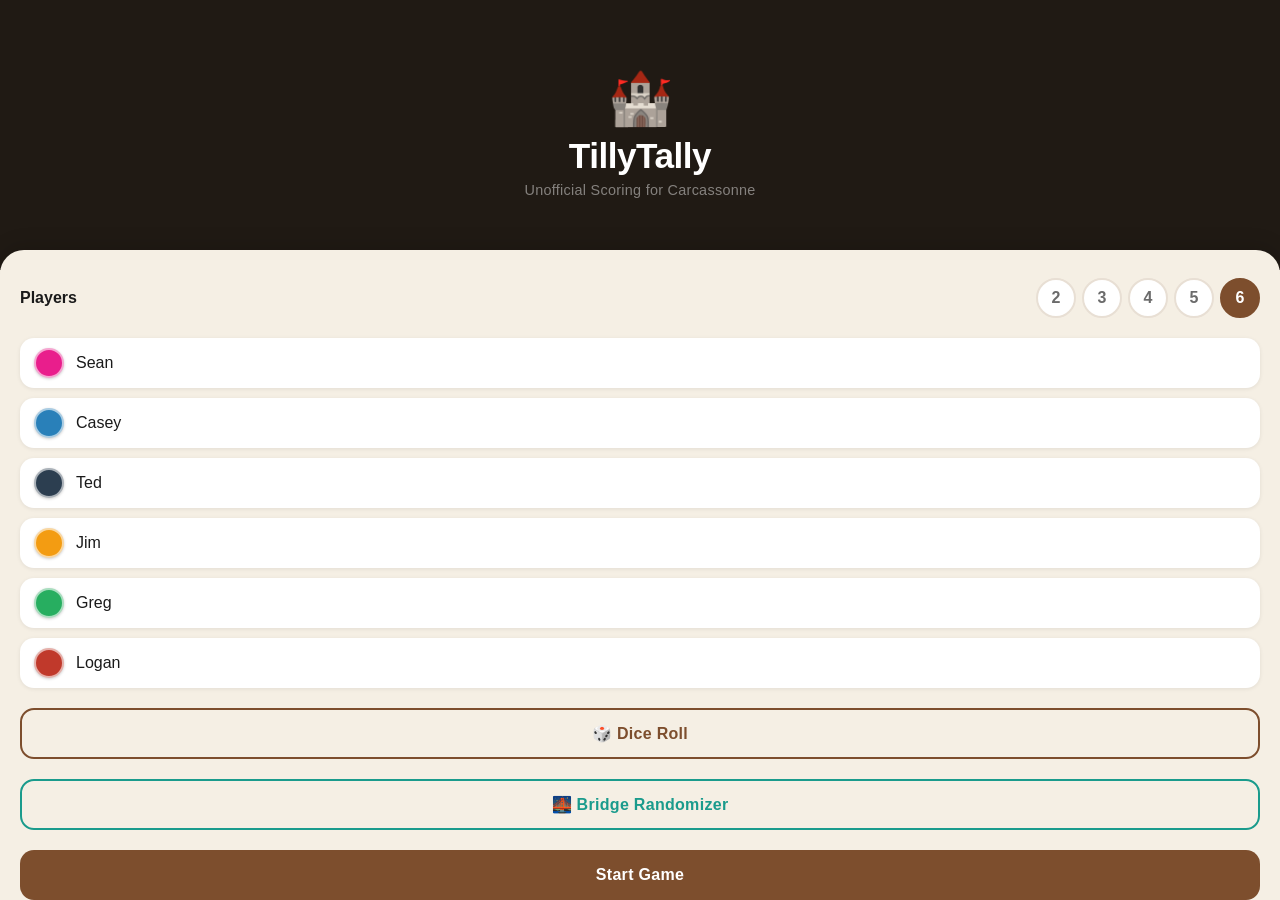
==== commit fd10ec5a: "added bridge randomizers" ====
--- a/index.html
+++ b/index.html
@@ -31,30 +31,30 @@
             <div class="cpip"></div><div class="cpip show"></div><div class="cpip"></div>
             <div class="cpip"></div><div class="cpip"></div><div class="cpip"></div>
           </div>
-          <div class="cube-face face-back"><!-- 6 -->
-            <div class="cpip show"></div><div class="cpip"></div><div class="cpip show"></div>
-            <div class="cpip show"></div><div class="cpip"></div><div class="cpip show"></div>
-            <div class="cpip show"></div><div class="cpip"></div><div class="cpip show"></div>
+          <div class="cube-face face-back"><!-- 1 -->
+            <div class="cpip"></div><div class="cpip"></div><div class="cpip"></div>
+            <div class="cpip"></div><div class="cpip show"></div><div class="cpip"></div>
+            <div class="cpip"></div><div class="cpip"></div><div class="cpip"></div>
           </div>
           <div class="cube-face face-right"><!-- 2 -->
             <div class="cpip"></div><div class="cpip"></div><div class="cpip show"></div>
             <div class="cpip"></div><div class="cpip"></div><div class="cpip"></div>
             <div class="cpip show"></div><div class="cpip"></div><div class="cpip"></div>
           </div>
-          <div class="cube-face face-left"><!-- 5 -->
-            <div class="cpip show"></div><div class="cpip"></div><div class="cpip show"></div>
-            <div class="cpip"></div><div class="cpip show"></div><div class="cpip"></div>
-            <div class="cpip show"></div><div class="cpip"></div><div class="cpip show"></div>
+          <div class="cube-face face-left"><!-- 2 -->
+            <div class="cpip"></div><div class="cpip"></div><div class="cpip show"></div>
+            <div class="cpip"></div><div class="cpip"></div><div class="cpip"></div>
+            <div class="cpip show"></div><div class="cpip"></div><div class="cpip"></div>
           </div>
           <div class="cube-face face-top"><!-- 3 -->
             <div class="cpip"></div><div class="cpip"></div><div class="cpip show"></div>
             <div class="cpip"></div><div class="cpip show"></div><div class="cpip"></div>
             <div class="cpip show"></div><div class="cpip"></div><div class="cpip"></div>
           </div>
-          <div class="cube-face face-bottom"><!-- 4 -->
-            <div class="cpip show"></div><div class="cpip"></div><div class="cpip show"></div>
-            <div class="cpip"></div><div class="cpip"></div><div class="cpip"></div>
-            <div class="cpip show"></div><div class="cpip"></div><div class="cpip show"></div>
+          <div class="cube-face face-bottom"><!-- 3 -->
+            <div class="cpip"></div><div class="cpip"></div><div class="cpip show"></div>
+            <div class="cpip"></div><div class="cpip show"></div><div class="cpip"></div>
+            <div class="cpip show"></div><div class="cpip"></div><div class="cpip"></div>
           </div>
         </div>
       </div>
@@ -64,6 +64,36 @@
       </div>
     </div>
   </div>
+  <div id="bridge-overlay" class="bridge-overlay hidden">
+    <div class="bridge-scene" id="bridge-scene">
+      <p class="bridge-label">Bridge Randomizer</p>
+      <div class="bridge-slots-row">
+        <div class="bridge-slot-col">
+          <div class="bridge-slot-window" id="bridge-type-window">
+            <div class="bridge-slot-fade-top"></div>
+            <span class="bridge-slot-display" id="bridge-type-display">〰〰〰 Curvy</span>
+            <div class="bridge-slot-win-line"></div>
+            <div class="bridge-slot-fade-bot"></div>
+          </div>
+          <p class="bridge-slot-label">Bridge Type</p>
+        </div>
+        <div class="bridge-slot-divider">×</div>
+        <div class="bridge-slot-col">
+          <div class="bridge-slot-window bridge-slot-window--num" id="bridge-num-window">
+            <div class="bridge-slot-fade-top"></div>
+            <span class="bridge-slot-display bridge-slot-display--num" id="bridge-num-display">0</span>
+            <div class="bridge-slot-win-line"></div>
+            <div class="bridge-slot-fade-bot"></div>
+          </div>
+          <p class="bridge-slot-label">Count</p>
+        </div>
+      </div>
+      <div class="bridge-actions">
+        <button class="btn-primary bridge-roll-again" id="bridge-roll-again">Roll Again</button>
+        <button class="btn-bridge-done" id="bridge-done">Done</button>
+      </div>
+    </div>
+  </div>
   <script src="app.js"></script>
 </body>
 </html>
--- a/style.css
+++ b/style.css
@@ -191,6 +191,22 @@
 }
 .btn-dice-roll:active { background: var(--primary); color: white; }
 
+.btn-bridge-roll {
+  width: 100%;
+  padding: 14px;
+  background: none;
+  color: #1a9b8c;
+  border: 2px solid #1a9b8c;
+  border-radius: var(--radius);
+  font-size: 1rem;
+  font-weight: 600;
+  font-family: inherit;
+  letter-spacing: 0.3px;
+  cursor: pointer;
+  transition: background 0.15s, color 0.15s;
+}
+.btn-bridge-roll:active { background: #1a9b8c; color: white; }
+
 /* ── Scoreboard screen ────────────────────────────────────── */
 .score-header {
   background: var(--surface);
@@ -376,6 +392,13 @@
   font-size: 1.2rem;
   color: rgba(255,255,255,0.75);
   margin-top: 6px;
+}
+
+.ended-winner-cheat {
+  font-size: 0.85rem;
+  color: rgba(255,255,255,0.5);
+  font-style: italic;
+  margin-top: 4px;
 }
 
 @keyframes rainbow-glow-text {
@@ -813,6 +836,142 @@
   padding: 6px 16px;
 }
 .btn-dice-done:active { color: white; }
+
+/* ── Bridge Randomizer ────────────────────────────────────── */
+.bridge-overlay {
+  position: fixed;
+  inset: 0;
+  z-index: 200;
+  background: rgba(3, 15, 14, 0.9);
+  display: flex;
+  align-items: center;
+  justify-content: center;
+  backdrop-filter: blur(10px);
+  -webkit-backdrop-filter: blur(10px);
+  opacity: 1;
+  transition: opacity 0.3s;
+}
+.bridge-overlay.hidden { display: none; }
+.bridge-overlay.fading { opacity: 0; }
+
+.bridge-scene {
+  display: flex;
+  flex-direction: column;
+  align-items: center;
+  gap: 32px;
+}
+.bridge-scene.shake { animation: shake 0.45s ease-out; }
+
+.bridge-label {
+  font-size: 0.85rem;
+  font-weight: 700;
+  color: rgba(255,255,255,0.35);
+  letter-spacing: 0.25em;
+  text-transform: uppercase;
+}
+
+.bridge-slots-row {
+  display: flex;
+  align-items: center;
+  gap: 16px;
+}
+
+.bridge-slot-col {
+  display: flex;
+  flex-direction: column;
+  align-items: center;
+  gap: 10px;
+}
+
+.bridge-slot-window {
+  width: 180px;
+  height: 88px;
+  overflow: hidden;
+  border-radius: 14px;
+  background: rgba(255,255,255,0.07);
+  border: 2px solid rgba(255,255,255,0.14);
+  position: relative;
+  display: flex;
+  align-items: center;
+  justify-content: center;
+}
+.bridge-slot-window--num { width: 110px; }
+
+.bridge-slot-display {
+  font-size: 1.3rem;
+  font-weight: 800;
+  color: #fff;
+  text-align: center;
+  position: relative;
+  z-index: 1;
+  transition: filter 0.08s;
+  white-space: nowrap;
+}
+.bridge-slot-display--num { font-size: 2.8rem; }
+.bridge-slot-display.spinning { filter: blur(2px); }
+
+.bridge-slot-fade-top,
+.bridge-slot-fade-bot {
+  position: absolute;
+  left: 0;
+  right: 0;
+  height: 24px;
+  z-index: 2;
+  pointer-events: none;
+}
+.bridge-slot-fade-top {
+  top: 0;
+  background: linear-gradient(to bottom, rgba(3,15,14,0.85), transparent);
+}
+.bridge-slot-fade-bot {
+  bottom: 0;
+  background: linear-gradient(to top, rgba(3,15,14,0.85), transparent);
+}
+
+.bridge-slot-win-line {
+  position: absolute;
+  left: 0;
+  right: 0;
+  height: 2px;
+  background: rgba(26,155,140,0.4);
+  top: 50%;
+  z-index: 3;
+}
+
+.bridge-slot-label {
+  font-size: 0.72rem;
+  color: rgba(255,255,255,0.38);
+  letter-spacing: 0.14em;
+  text-transform: uppercase;
+}
+
+.bridge-slot-divider {
+  font-size: 1.4rem;
+  color: rgba(255,255,255,0.18);
+  margin-bottom: 20px;
+}
+
+.bridge-actions {
+  display: flex;
+  flex-direction: column;
+  align-items: center;
+  gap: 14px;
+  width: 220px;
+}
+
+.btn-bridge-done {
+  background: none;
+  border: none;
+  color: rgba(255,255,255,0.45);
+  font-size: 1rem;
+  font-family: inherit;
+  cursor: pointer;
+  padding: 6px 16px;
+}
+.btn-bridge-done:active { color: white; }
+
+#bridge-type-window.glowing,
+#bridge-num-window.glowing { animation: rainbow-glow 2s linear infinite; border-radius: 14px; }
 
 /* ── Toast ────────────────────────────────────────────────── */
 #toast {
